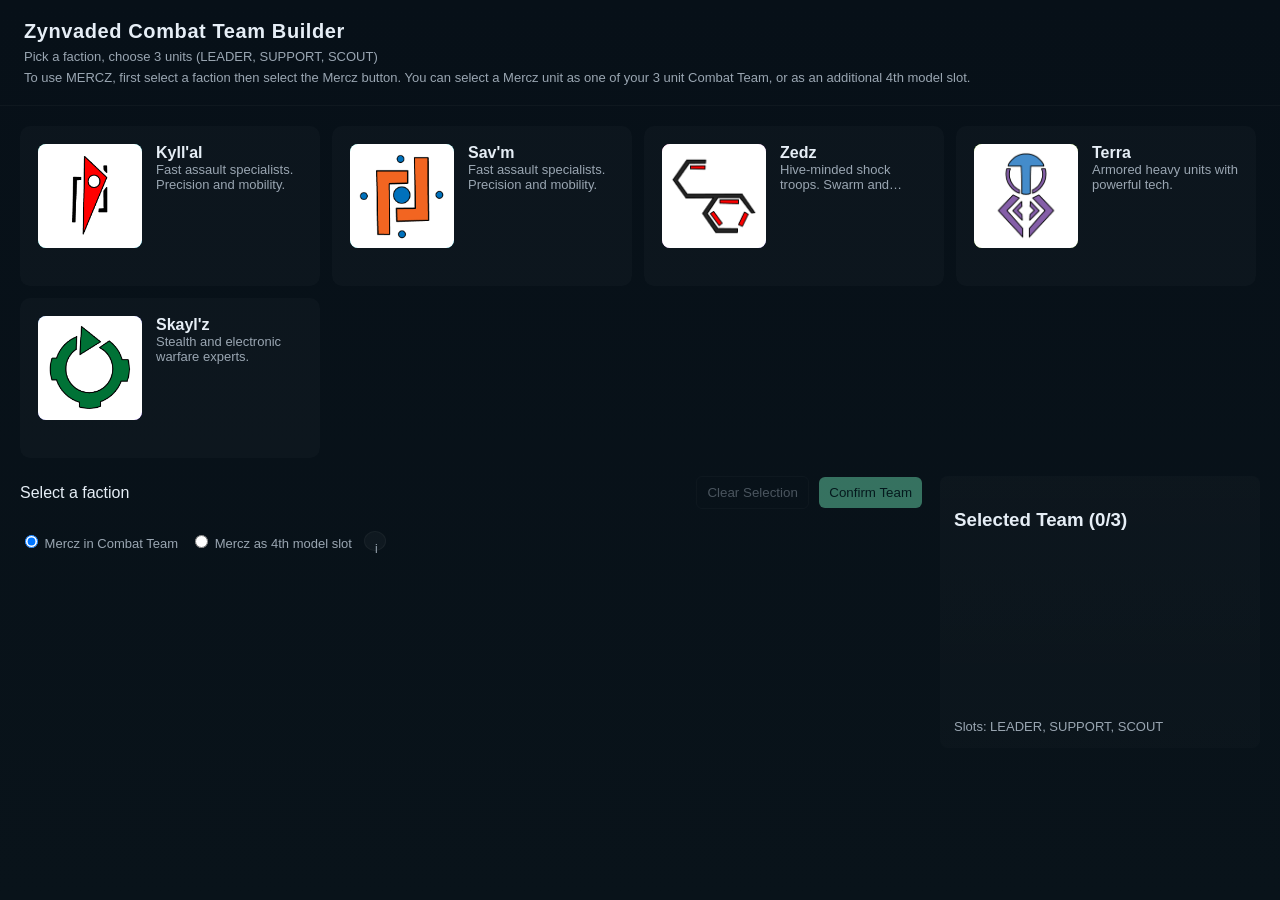
==== index.html @ 36c4f18d "Initial commit - CTB app" ====
<!doctype html>
<html lang="en">
<head>
  <meta charset="utf-8" />
  <meta name="viewport" content="width=device-width, initial-scale=1" />
  <title>Zynvaded Combat Team Builder</title>
  <link rel="stylesheet" href="styles.css">
</head>
<body>
  <header class="app-header">
    <h1>Zynvaded Combat Team Builder</h1>
    <div class="header-sub">Pick a faction, choose 3 units (LEADER, SUPPORT, SCOUT)</div>
    <div class="header-sub">To use MERCZ, first select a faction then select the Mercz button. You can select a Mercz unit as one of your 3 unit Combat Team, or as an additional 4th model slot.</div>
    </div>
  </header>

  <main class="container">
    <section class="factions" id="factionTiles" aria-label="Factions">
      <!-- faction tiles injected here -->
    </section>

    <section class="panel">
      <div class="panel-left">
        <div class="controls">
          <div class="current-faction" id="currentFactionLabel">Select a faction</div>
          <div class="actions">
            <button id="clearBtn" disabled title="Clear selections (Ctrl+Z)">Clear Selection</button>
            <button id="confirmBtn" disabled class="primary">Confirm Team</button>
          </div>
        </div>

        <!-- Mercz mode controls: shown when Mercz is active -->
        <div id="merczModeControls" class="mercz-controls" hidden>
          <label><input type="radio" name="merczMode" id="merczInline" value="inline" checked> Mercz in Combat Team</label>
          <label style="margin-left:12px"><input type="radio" name="merczMode" id="merczFourth" value="fourth"> Mercz as 4th model slot</label>
          <button id="merczInfoBtn" class="mercz-info-btn" aria-expanded="false" aria-controls="merczTooltip">i</button>
          <div id="merczTooltip" class="tooltip" role="status" hidden>
            <strong>Mercz Modes</strong>
            <p><strong>Mercz in Combat Team:</strong> Select LEADER, SUPPORT, and SCOUT (3 total). A Mercz unit may be selected as one of these units.</p>
            <p><strong>Mercz as 4th model slot:</strong> You may pick an additional Mercz unit as a 4th model, producing a 4-model Combat Team.</p>
          </div>
        </div>

        <div id="unitGrid" class="unit-grid" aria-live="polite">
          <!-- unit cards injected here -->
        </div>
      </div>

      <aside class="panel-right">
        <h3>Selected Team (0/3)</h3>
        <div id="selectedList" class="selected-list">
          <!-- selected cards here -->
        </div>
        <div class="composition-hint" id="compHint">
          Slots: LEADER, SUPPORT, SCOUT
        </div>
      </aside>
    </section>
  </main>

  <footer class="app-footer"></footer>

  <script src="app.js"></script>
</body>
</html>
---- styles.css ----
:root{
  --bg:#0b0f14;
  --card:#0f1720;
  --muted:#9aa6b2;
  --accent:#6ee7b7;
  --accent-2:#60a5fa;
  --danger:#ff6b6b;
}
*{box-sizing:border-box}
html,body{height:100%}
body{
  margin:0;
  font-family:Inter,Segoe UI,Roboto,Arial,sans-serif;
  background:linear-gradient(180deg,#071018 0%, #09131a 100%);
  color:#e6eef6;
  -webkit-font-smoothing:antialiased;
}
.app-header{padding:20px 24px;border-bottom:1px solid rgba(255,255,255,0.03);}
.app-header h1{margin:0;font-size:20px;letter-spacing:0.6px}
.header-sub{color:var(--muted);font-size:13px;margin-top:6px}
.container{padding:20px;display:flex;flex-direction:column;gap:18px}
.factions{display:flex;gap:12px;flex-wrap:wrap}
.faction-tile{width:300px;min-height:160px;background:rgba(255,255,255,0.02);border-radius:10px;padding:18px;display:flex;gap:14px;align-items:flex-start;cursor:pointer;transition:transform .15s ease,box-shadow .15s ease,border .12s ease}
.faction-tile:hover{transform:translateY(-4px);box-shadow:0 14px 36px rgba(2,6,23,0.6)}
.faction-icon{width:104px;height:104px;border-radius:8px;display:flex;align-items:center;justify-content:center;font-weight:700;flex:0 0 auto}
.faction-icon img{width:100%;height:100%;object-fit:contain;border-radius:8px}

/* Make faction image background white and reduce padding so art fits */
.faction-icon img{background:#fff;padding:6px}

/* Active/selected faction tile: thicker border */
.faction-tile.active{box-shadow:0 18px 44px rgba(96,165,250,0.18);transform:translateY(-8px);border:2px solid rgba(96,165,250,0.28)}
.faction-tile.active .faction-name{color:var(--accent-2)}
.faction-info{flex:1}
.faction-name{font-weight:800;font-size:16px}
.faction-desc{
  font-size:13px;color:var(--muted);
  display:block;
  /* clamp to 2 lines by default */
  overflow:hidden;display:-webkit-box;-webkit-box-orient:vertical;-webkit-line-clamp:2;line-clamp:2;
}
/* show more description when tile has .expanded */
.faction-tile.expanded .faction-desc{-webkit-line-clamp:6;line-clamp:6}
.faction-tile.expanded{background:rgba(255,255,255,0.025)}

.panel{display:flex;gap:18px}
.panel-left{flex:1}
.panel-right{width:320px;background:linear-gradient(180deg, rgba(255,255,255,0.02), rgba(255,255,255,0.01));padding:14px;border-radius:8px}
.controls{display:flex;justify-content:space-between;align-items:center;gap:12px;margin-bottom:12px}
.actions button{margin-left:6px}
button{background:transparent;border:1px solid rgba(255,255,255,0.06);color:var(--muted);padding:8px 10px;border-radius:6px;cursor:pointer}
button.primary{background:var(--accent);color:#022; border:none}
button:disabled{opacity:.45;cursor:not-allowed}

.unit-grid{display:flex;flex-direction:column;gap:18px}
.slot-row{display:flex;flex-direction:column;gap:8px}
.slot-header{font-weight:700;color:var(--accent-2);font-size:14px}
.slot-cards{display:flex;gap:12px;flex-wrap:wrap}
.slot-cards .unit-card{flex:0 0 220px}
.slot-empty{color:var(--muted);padding:8px}

.unit-card{position:relative;background:var(--card);border-radius:8px;padding:10px;display:flex;flex-direction:column;gap:8px;cursor:pointer;transition:transform .12s ease,box-shadow .12s ease;border:1px solid rgba(255,255,255,0.02)}
.unit-card:hover{transform:translateY(-6px);box-shadow:0 18px 40px rgba(2,6,23,0.6)}
.unit-art{height:110px;border-radius:6px;background:linear-gradient(135deg, rgba(90,90,110,0.14), rgba(20,30,40,0.14));display:flex;align-items:center;justify-content:center;color:var(--muted);font-weight:700}
.unit-art img{width:100%;height:100%;object-fit:contain;border-radius:6px}
.unit-card.mercz{
  /* Match faction-tile active style but use orange tint */
  box-shadow: 0 18px 44px rgba(255,165,0,0.12);
  transform: translateY(-6px);
  border: 2px solid rgba(255,165,0,0.28);
  border-radius:8px;
  background: linear-gradient(180deg, rgba(255,250,240,0.02), var(--card));
}
.unit-card.mercz .unit-name{
  color: #ffd9b3;
}

/* Zed-Mercz variant: give a purple/pink tint and distinct badge */
.unit-card.mercz-zed-mercz{
  box-shadow: 0 18px 44px rgba(167,139,250,0.12);
  border: 2px solid rgba(167,139,250,0.22);
  background: linear-gradient(180deg, rgba(162,135,255,0.02), var(--card));
}
.unit-card.mercz-zed-mercz .unit-name{ color: #e9d7ff; }
.mercz-badge{position:absolute;right:8px;top:8px;background:rgba(255,165,0,0.12);color:#ffb84d;padding:4px 6px;border-radius:999px;font-size:11px;font-weight:700;border:1px solid rgba(255,165,0,0.12)}
.unit-card.mercz-zed-mercz .mercz-badge{ background:rgba(167,139,250,0.12); color:#c9b3ff; border-color: rgba(167,139,250,0.12); }

/* Tooltip and info button for Mercz mode explanation */
.mercz-info-btn{display:inline-block;margin-left:12px;width:20px;height:20px;border-radius:50%;background:rgba(255,255,255,0.03);color:var(--muted);border:1px solid rgba(255,255,255,0.04);font-size:12px;line-height:18px;text-align:center;cursor:pointer}
.mercz-info-btn:focus{outline:2px solid rgba(255,165,0,0.18)}
.tooltip{position:relative;max-width:320px;background:rgba(8,10,12,0.96);color:#fff;padding:10px;border-radius:8px;border:1px solid rgba(255,255,255,0.04);font-size:13px;margin-top:8px}
.tooltip p{margin:6px 0;color:var(--muted);font-size:13px}
.tooltip strong{color:#fff}
.tooltip[hidden]{opacity:0;transform:scale(.96);visibility:hidden;pointer-events:none}
.tooltip:not([hidden]){opacity:1;transform:scale(1);visibility:visible;pointer-events:auto;transition:opacity .12s ease, transform .12s ease}

/* Position tooltip absolutely relative to the controls and add a small badge for mercz */
.mercz-controls{position:relative;display:inline-flex;align-items:center}
.tooltip{position:absolute;right:0;top:34px;max-width:360px;z-index:60;box-shadow:0 10px 30px rgba(2,6,23,0.6)}
.mercz-badge{position:absolute;right:8px;top:8px;background:rgba(255,165,0,0.12);color:#ffb84d;padding:4px 6px;border-radius:999px;font-size:11px;font-weight:700;border:1px solid rgba(255,165,0,0.12)}

/* Toast notifications */
.toast{position:fixed;left:50%;transform:translateX(-50%) translateY(0);bottom:28px;background:linear-gradient(180deg,#0f1720,#0b1220);color:#fff;padding:10px 14px;border-radius:8px;border:1px solid rgba(255,255,255,0.04);box-shadow:0 12px 30px rgba(2,6,23,0.6);z-index:999;opacity:0;pointer-events:none;transition:opacity .18s ease, transform .18s ease}
.toast.show{opacity:1;pointer-events:auto;transform:translateX(-50%) translateY(-6px)}
.unit-meta{display:flex;justify-content:space-between;align-items:center}
.unit-name{font-weight:700}
.slot-pill{font-size:12px;padding:4px 6px;border-radius:999px;background:rgba(255,255,255,0.03);color:var(--muted)}
.unit-card.selected{outline:3px solid rgba(110,231,183,0.12);box-shadow:0 8px 30px rgba(110,231,183,0.06)}

.selected-list{display:flex;flex-direction:column;gap:8px;margin-top:8px;min-height:160px}
.selected-item{display:flex;gap:8px;align-items:center;padding:8px;border-radius:6px;background:rgba(255,255,255,0.02)}
.sel-art{width:52px;height:52px;border-radius:6px;background:linear-gradient(135deg,#0b1220,#123);display:flex;align-items:center;justify-content:center;color:var(--muted)}
.sel-art img{width:100%;height:100%;object-fit:cover;border-radius:6px}
.sel-meta{flex:1}
.small-muted{font-size:12px;color:var(--muted)}

.composition-hint{margin-top:10px;font-size:13px;color:var(--muted)}

.mercz-controls{margin-top:10px;color:var(--muted);font-size:13px}
.mercz-controls label{cursor:pointer}

@media (max-width:900px){
  .panel{flex-direction:column}
  .panel-right{width:100%}
}

/* Faction icon colors */
.faction-zn{background:linear-gradient(135deg,#2dd4bf,#06b6d4);color:#042f33}
.faction-zd{background:linear-gradient(135deg,#f472b6,#a78bfa);color:#2b022b}
.faction-tr{background:linear-gradient(135deg,#a3e635,#4d7c0f);color:#071500}
.faction-sk{background:linear-gradient(135deg,#60a5fa,#7c3aed);color:#031032}
.faction-mc{background:linear-gradient(135deg,#f97316,#ef4444);color:#2b0800}

.footer{padding:12px}
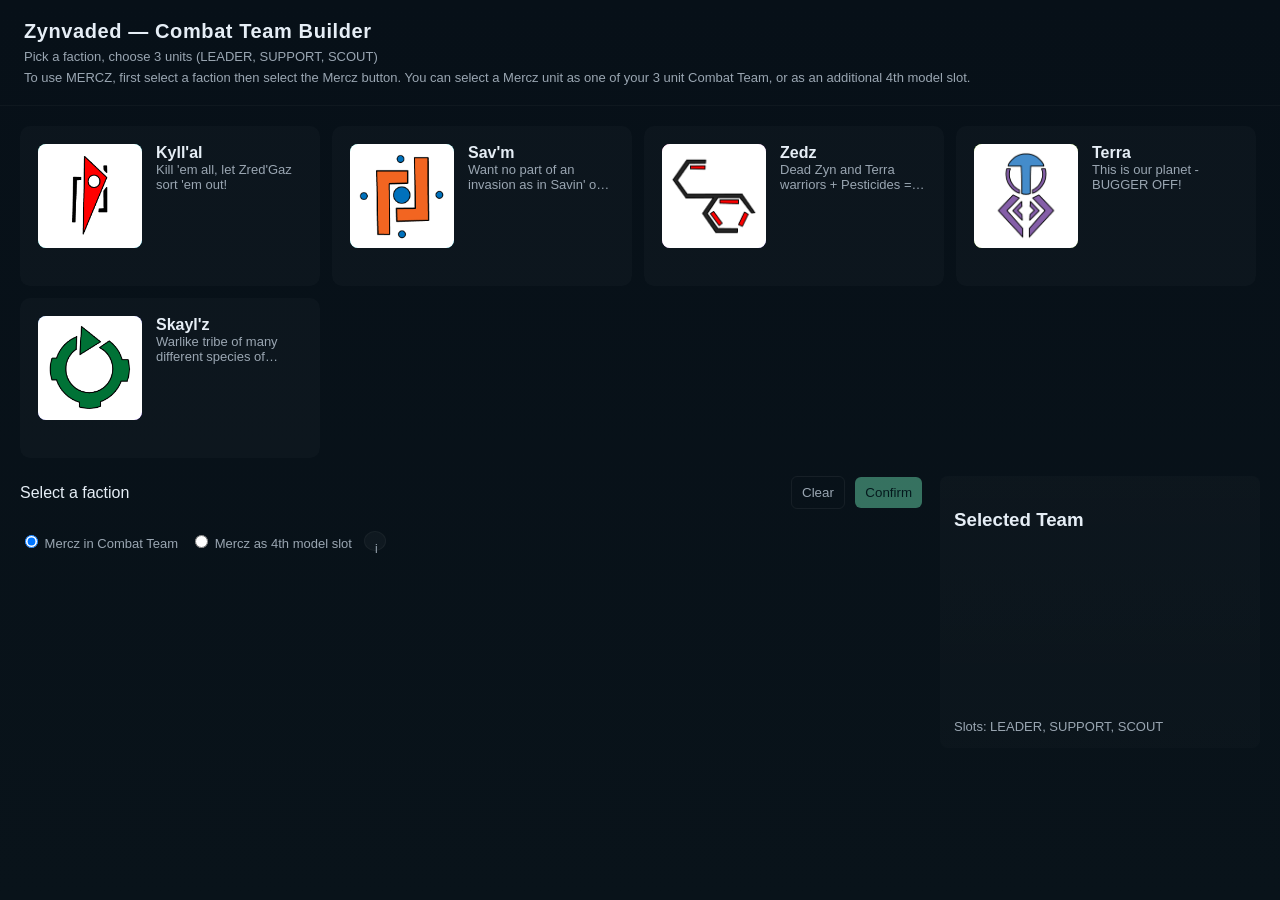
==== commit 293f18ba: "Describe the changes you made locally" ====
--- a/index.html
+++ b/index.html
@@ -1,65 +1,67 @@
 <!doctype html>
 <html lang="en">
-<head>
-  <meta charset="utf-8" />
-  <meta name="viewport" content="width=device-width, initial-scale=1" />
-  <title>Zynvaded Combat Team Builder</title>
-  <link rel="stylesheet" href="styles.css">
-</head>
-<body>
-  <header class="app-header">
-    <h1>Zynvaded Combat Team Builder</h1>
-    <div class="header-sub">Pick a faction, choose 3 units (LEADER, SUPPORT, SCOUT)</div>
-    <div class="header-sub">To use MERCZ, first select a faction then select the Mercz button. You can select a Mercz unit as one of your 3 unit Combat Team, or as an additional 4th model slot.</div>
-    </div>
-  </header>
+	<head>
+		<meta charset="utf-8" />
+		<meta name="viewport" content="width=device-width,initial-scale=1" />
+		<title>Zynvaded Combat Team Builder</title>
+		<link rel="stylesheet" href="styles.css">
+	</head>
+	<body>
+		<header class="app-header">
+			<h1>Zynvaded — Combat Team Builder</h1>
+			<div class="header-sub">Pick a faction, choose 3 units (LEADER, SUPPORT, SCOUT)</div>
+			<div class="header-sub">To use MERCZ, first select a faction then select the Mercz button. You can select a Mercz unit as one of your 3 unit Combat Team, or as an additional 4th model slot.</div>
+		</header>
 
-  <main class="container">
-    <section class="factions" id="factionTiles" aria-label="Factions">
-      <!-- faction tiles injected here -->
-    </section>
+		<main class="container">
+			<section>
+				<div class="factions" id="factionTiles" aria-label="Factions">
+					<!-- faction tiles injected here -->
+				</div>
+			</section>
 
-    <section class="panel">
-      <div class="panel-left">
-        <div class="controls">
-          <div class="current-faction" id="currentFactionLabel">Select a faction</div>
-          <div class="actions">
-            <button id="clearBtn" disabled title="Clear selections (Ctrl+Z)">Clear Selection</button>
-            <button id="confirmBtn" disabled class="primary">Confirm Team</button>
-          </div>
-        </div>
+			<section class="panel">
+				<div class="panel-left">
+					<div class="controls">
+						<div class="current-faction" id="currentFactionLabel">Select a faction</div>
+						<div class="actions">
+							<button id="clearBtn">Clear</button>
+							<button id="confirmBtn" class="primary" disabled>Confirm</button>
+						</div>
+					</div>
 
-        <!-- Mercz mode controls: shown when Mercz is active -->
-        <div id="merczModeControls" class="mercz-controls" hidden>
-          <label><input type="radio" name="merczMode" id="merczInline" value="inline" checked> Mercz in Combat Team</label>
-          <label style="margin-left:12px"><input type="radio" name="merczMode" id="merczFourth" value="fourth"> Mercz as 4th model slot</label>
-          <button id="merczInfoBtn" class="mercz-info-btn" aria-expanded="false" aria-controls="merczTooltip">i</button>
-          <div id="merczTooltip" class="tooltip" role="status" hidden>
-            <strong>Mercz Modes</strong>
-            <p><strong>Mercz in Combat Team:</strong> Select LEADER, SUPPORT, and SCOUT (3 total). A Mercz unit may be selected as one of these units.</p>
-            <p><strong>Mercz as 4th model slot:</strong> You may pick an additional Mercz unit as a 4th model, producing a 4-model Combat Team.</p>
-          </div>
-        </div>
+					<div id="merczModeControls" class="mercz-controls" hidden>
+						<label><input type="radio" name="merczMode" id="merczInline" value="inline" checked> Mercz in Combat Team</label>
+						<label style="margin-left:12px"><input type="radio" name="merczMode" id="merczFourth" value="fourth"> Mercz as 4th model slot</label>
+						<button id="merczInfoBtn" class="mercz-info-btn" aria-expanded="false" aria-controls="merczTooltip">i</button>
+						<div id="merczTooltip" class="tooltip" role="status" hidden>
+							<strong>Mercz Modes</strong>
+							<p><strong>Mercz in Combat Team:</strong> Select LEADER, SUPPORT, and SCOUT (3 total). A Mercz unit may be selected as one of these units.</p>
+							<p><strong>Mercz as 4th model slot:</strong> You may pick an additional Mercz unit as a 4th model, producing a 4-model Combat Team.</p>
+						</div>
+					</div>
 
-        <div id="unitGrid" class="unit-grid" aria-live="polite">
-          <!-- unit cards injected here -->
-        </div>
-      </div>
+					<!-- Attachment picker: add attachments (up to 3). Options populated by JS 
+					<div id="attachmentsControls" class="attachments-controls">
+						<label for="attachmentSelect" class="small-muted">Attachments</label>
+						<div style="display:flex;gap:8px;align-items:center;margin-top:6px">
+							<select id="attachmentSelect"><option value="">-- Add attachment --</option></select>
+							<button id="addAttachmentBtn">Add</button>
+						</div>
+						<div class="small-muted">Up to 3 attachments. No duplicates.</div>
+					</div> -->
 
-      <aside class="panel-right">
-        <h3>Selected Team (0/3)</h3>
-        <div id="selectedList" class="selected-list">
-          <!-- selected cards here -->
-        </div>
-        <div class="composition-hint" id="compHint">
-          Slots: LEADER, SUPPORT, SCOUT
-        </div>
-      </aside>
-    </section>
-  </main>
+					<div id="unitGrid" class="unit-grid"></div>
+				</div>
 
-  <footer class="app-footer"></footer>
+				<aside class="panel-right">
+					<h3>Selected Team</h3>
+					<div id="selectedList" class="selected-list"></div>
+					<div class="composition-hint" id="compHint">Slots: LEADER, SUPPORT, SCOUT</div>
+				</aside>
+			</section>
+		</main>
 
-  <script src="app.js"></script>
-</body>
+		<script src="app.js"></script>
+	</body>
 </html>
--- a/styles.css
+++ b/styles.css
@@ -31,6 +31,33 @@
 /* Active/selected faction tile: thicker border */
 .faction-tile.active{box-shadow:0 18px 44px rgba(96,165,250,0.18);transform:translateY(-8px);border:2px solid rgba(96,165,250,0.28)}
 .faction-tile.active .faction-name{color:var(--accent-2)}
+
+/* Per-faction active border color overrides (use dataset id selectors so no JS changes required) */
+.faction-tile.active[data-id="kyllal"]{
+  border:2px solid rgba(255,255,255,0.92);
+  box-shadow:0 18px 44px rgba(255,255,255,0.14);
+}
+.faction-tile.active[data-id="savm"]{
+  border:2px solid rgba(110,231,183,0.92); /* green */
+  box-shadow:0 18px 44px rgba(110,231,183,0.14);
+}
+.faction-tile.active[data-id="terra"]{
+  border:2px solid rgba(96,165,250,0.92); /* blue */
+  box-shadow:0 18px 44px rgba(96,165,250,0.14);
+}
+.faction-tile.active[data-id="zedz"]{
+  border:2px solid rgba(200,200,200,0.86); /* grey */
+  box-shadow:0 18px 44px rgba(200,200,200,0.10);
+}
+.faction-tile.active[data-id="skaylz"]{
+  border:2px solid rgba(255, 0, 0, 0.86); /* red */
+  box-shadow:0 18px 44px rgba(139, 4, 4, 0.1);
+}
+.faction-tile.active[data-id="mercz"]{
+  border:2px solid rgba(255,165,0,0.92); /* orange */
+  box-shadow:0 18px 44px rgba(255,165,0,0.14);
+}
+
 .faction-info{flex:1}
 .faction-name{font-weight:800;font-size:16px}
 .faction-desc{
@@ -71,6 +98,15 @@
   border-radius:8px;
   background: linear-gradient(180deg, rgba(255,250,240,0.02), var(--card));
 }
+/* Attachment cards and badge */
+.faction-at{background:linear-gradient(135deg,#94a3b8,#64748b);color:#061021}
+.unit-card.attachment{
+  box-shadow: 0 18px 44px rgba(100,100,110,0.06);
+  transform: translateY(-6px);
+  border: 2px solid rgba(148,163,184,0.12);
+  background: linear-gradient(180deg, rgba(148,163,184,0.02), var(--card));
+}
+.attachment-badge{position:absolute;right:8px;top:8px;background:rgba(148,163,184,0.12);color:#cbd5e1;padding:4px 6px;border-radius:6px;font-size:11px;font-weight:700;border:1px solid rgba(148,163,184,0.06)}
 .unit-card.mercz .unit-name{
   color: #ffd9b3;
 }
@@ -105,7 +141,56 @@
 .unit-meta{display:flex;justify-content:space-between;align-items:center}
 .unit-name{font-weight:700}
 .slot-pill{font-size:12px;padding:4px 6px;border-radius:999px;background:rgba(255,255,255,0.03);color:var(--muted)}
-.unit-card.selected{outline:3px solid rgba(110,231,183,0.12);box-shadow:0 8px 30px rgba(110,231,183,0.06)}
+.unit-card.selected{
+  /* stronger visible border for active (selected) cards */
+  outline: none;
+  border: 2px solid rgba(110,231,183,0.92);
+  box-shadow: 0 18px 44px rgba(110,231,183,0.22);
+  transform: translateY(-6px);
+  transition: box-shadow .12s ease, border-color .12s ease, transform .12s ease;
+}
+
+/* Selected styles for Mercz variants (override their tint when active) */
+.unit-card.selected.mercz{
+  border: 2px solid rgba(255,165,0,0.92);
+  box-shadow: 0 18px 44px rgba(255,165,0,0.22);
+  transform: translateY(-6px);
+}
+.unit-card.selected.mercz-zed-mercz{
+  border: 2px solid rgba(167,139,250,0.92);
+  box-shadow: 0 18px 44px rgba(167,139,250,0.22);
+  transform: translateY(-6px);
+}
+
+/* Always make selected Kyllal unit cards use the Kyllal white border regardless of active faction */
+.unit-card[data-id^="kyllal"].selected{
+  border:2px solid rgba(255,255,255,0.92) !important;
+  box-shadow:0 18px 44px rgba(255,255,255,0.14) !important;
+}
+
+/* Always make selected Savm unit cards use the Savm green border regardless of active faction */
+.unit-card[data-id^="savm"].selected{
+  border:2px solid rgba(110,231,183,0.92) !important;
+  box-shadow:0 18px 44px rgba(110,231,183,0.14) !important;
+}
+
+/* Always make selected Zedz unit cards use the Zedz grey border regardless of active faction */
+.unit-card[data-id^="zedz"].selected{
+  border:2px solid rgba(200,200,200,0.86) !important;
+  box-shadow:0 18px 44px rgba(200,200,200,0.10) !important;
+}
+
+/* Always make selected Skaylz unit cards use the Skaylz red border regardless of active faction */
+.unit-card[data-id^="skaylz"].selected{
+  border:2px solid rgba(255, 0, 0, 0.86) !important;
+  box-shadow:0 18px 44px rgba(255, 0, 0, 0.10) !important;
+}
+
+/* Always make selected Terra unit cards use the Terra blue border regardless of active faction */
+.unit-card[data-id^="terra"].selected{
+  border:2px solid rgba(96,165,250,0.92) !important;
+  box-shadow:0 18px 44px rgba(96,165,250,0.14) !important;
+}
 
 .selected-list{display:flex;flex-direction:column;gap:8px;margin-top:8px;min-height:160px}
 .selected-item{display:flex;gap:8px;align-items:center;padding:8px;border-radius:6px;background:rgba(255,255,255,0.02)}
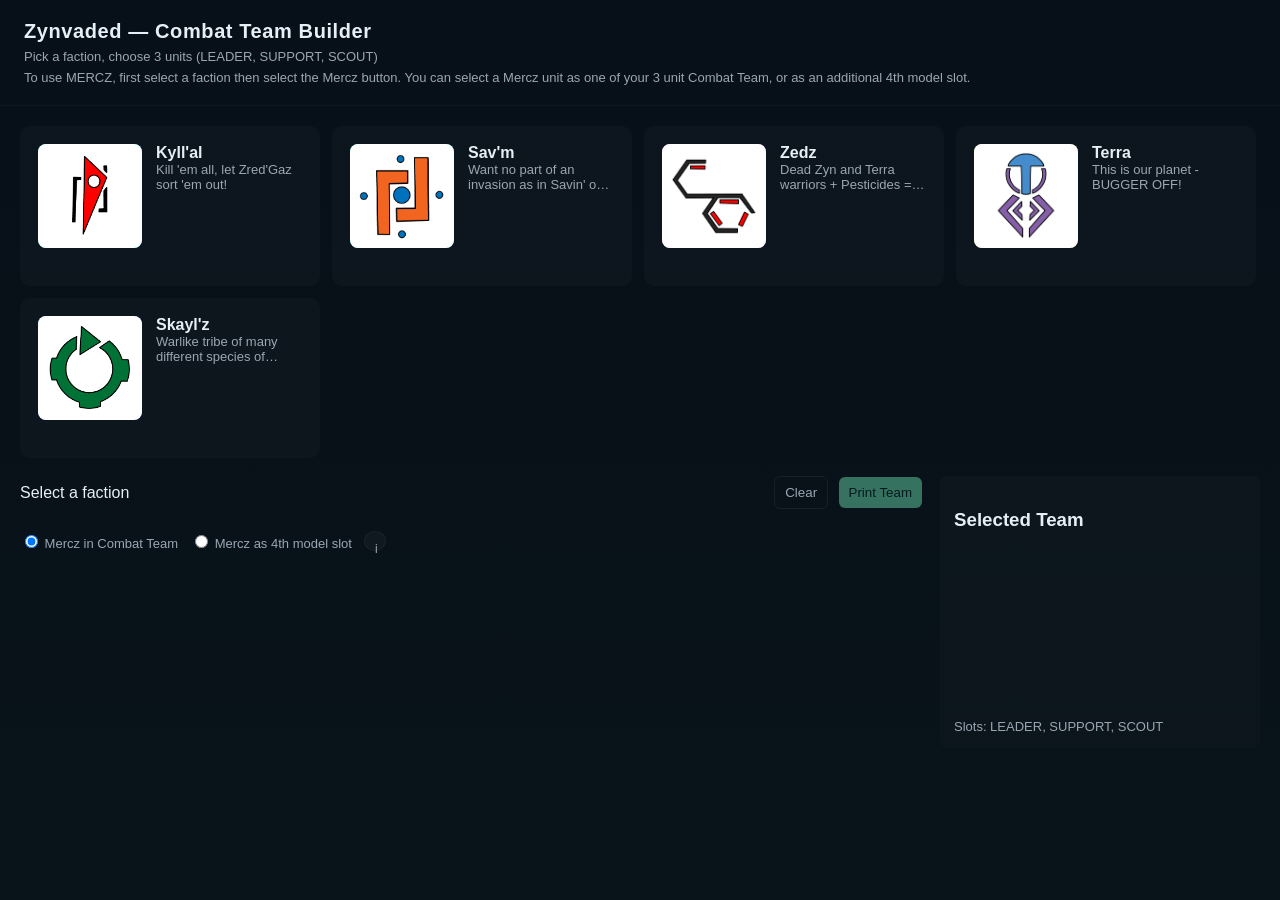
==== commit f260c735: "Added BUilding PDF box" ====
--- a/index.html
+++ b/index.html
@@ -26,7 +26,7 @@
 						<div class="current-faction" id="currentFactionLabel">Select a faction</div>
 						<div class="actions">
 							<button id="clearBtn">Clear</button>
-							<button id="confirmBtn" class="primary" disabled>Confirm</button>
+							<button id="confirmBtn" class="primary" disabled>Print Team</button>
 						</div>
 					</div>
 
--- a/styles.css
+++ b/styles.css
@@ -56,6 +56,12 @@
 .faction-tile.active[data-id="mercz"]{
   border:2px solid rgba(255,165,0,0.92); /* orange */
   box-shadow:0 18px 44px rgba(255,165,0,0.14);
+}
+
+/* Attachments faction active override: bigger yellow border and subtle glow */
+.faction-tile.active[data-id="attachments"]{
+  border:3px solid rgba(250,204,21,0.95); /* amber/yellow */
+  box-shadow:0 18px 44px rgba(250,204,21,0.12);
 }
 
 .faction-info{flex:1}
@@ -217,3 +223,20 @@
 .faction-mc{background:linear-gradient(135deg,#f97316,#ef4444);color:#2b0800}
 
 .footer{padding:12px}
+
+/* PDF progress overlay styles (moved from inline JS) */
+#pdfProgress{
+  position:fixed;
+  left:0;top:0;width:100%;height:100%;
+  background:rgba(0,0,0,0.65);
+  display:flex;align-items:center;justify-content:center;z-index:999999;
+}
+.pdf-progress-box{
+  width:420px;max-width:90%;padding:18px;border-radius:8px;
+  background:linear-gradient(180deg,#ffffff,#f1f5f9); /* lighter box */
+  box-shadow:0 8px 20px rgba(2,6,23,0.12);text-align:center;color:#0b1220;font-family:Inter,Segoe UI,Arial,sans-serif
+}
+.pdf-progress-title{font-weight:800;margin-bottom:12px;color:#071018}
+.pdf-progress-bar{width:100%;height:14px;background:#e6eef6;border-radius:8px;overflow:hidden;margin-bottom:10px}
+.pdf-progress-fill{height:100%;width:0%;background:linear-gradient(90deg,#2563eb,#0ea5e9);transition:width 280ms linear}
+.pdf-progress-pct{font-size:13px;color:#071018}
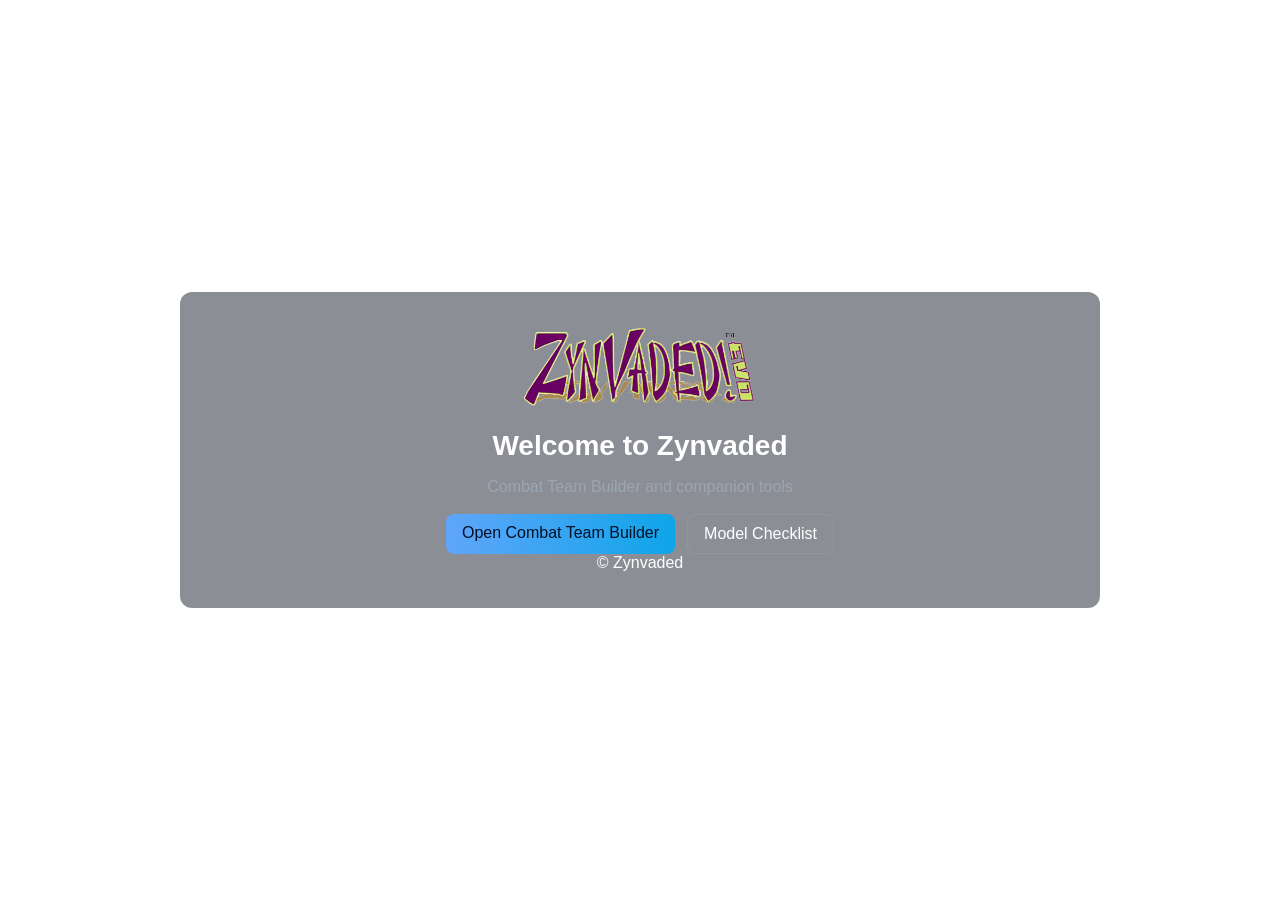
==== commit e00c41d1: "Added Checklist and splash page" ====
--- a/index.html
+++ b/index.html
@@ -3,65 +3,26 @@
 	<head>
 		<meta charset="utf-8" />
 		<meta name="viewport" content="width=device-width,initial-scale=1" />
-		<title>Zynvaded Combat Team Builder</title>
+		<title>Zynvaded — Welcome</title>
 		<link rel="stylesheet" href="styles.css">
 	</head>
-	<body>
-		<header class="app-header">
-			<h1>Zynvaded — Combat Team Builder</h1>
-			<div class="header-sub">Pick a faction, choose 3 units (LEADER, SUPPORT, SCOUT)</div>
-			<div class="header-sub">To use MERCZ, first select a faction then select the Mercz button. You can select a Mercz unit as one of your 3 unit Combat Team, or as an additional 4th model slot.</div>
-		</header>
+	<body class="startup-page">
+		<div class="startup-overlay">
+					<header class="startup-header">
+						<img src="resources/backgrounds/LogoNameOnly.png" alt="Zynvaded" class="startup-logo">
+					</header>
 
-		<main class="container">
-			<section>
-				<div class="factions" id="factionTiles" aria-label="Factions">
-					<!-- faction tiles injected here -->
+			<main class="startup-main">
+				<h2 class="startup-title">Welcome to Zynvaded</h2>
+				<p class="startup-sub">Combat Team Builder and companion tools</p>
+
+				<div class="startup-actions">
+					<a class="btn primary" href="builder.html">Open Combat Team Builder</a>
+					<a class="btn" href="checklist.html">Model Checklist</a>
 				</div>
-			</section>
+			</main>
 
-			<section class="panel">
-				<div class="panel-left">
-					<div class="controls">
-						<div class="current-faction" id="currentFactionLabel">Select a faction</div>
-						<div class="actions">
-							<button id="clearBtn">Clear</button>
-							<button id="confirmBtn" class="primary" disabled>Print Team</button>
-						</div>
-					</div>
-
-					<div id="merczModeControls" class="mercz-controls" hidden>
-						<label><input type="radio" name="merczMode" id="merczInline" value="inline" checked> Mercz in Combat Team</label>
-						<label style="margin-left:12px"><input type="radio" name="merczMode" id="merczFourth" value="fourth"> Mercz as 4th model slot</label>
-						<button id="merczInfoBtn" class="mercz-info-btn" aria-expanded="false" aria-controls="merczTooltip">i</button>
-						<div id="merczTooltip" class="tooltip" role="status" hidden>
-							<strong>Mercz Modes</strong>
-							<p><strong>Mercz in Combat Team:</strong> Select LEADER, SUPPORT, and SCOUT (3 total). A Mercz unit may be selected as one of these units.</p>
-							<p><strong>Mercz as 4th model slot:</strong> You may pick an additional Mercz unit as a 4th model, producing a 4-model Combat Team.</p>
-						</div>
-					</div>
-
-					<!-- Attachment picker: add attachments (up to 3). Options populated by JS 
-					<div id="attachmentsControls" class="attachments-controls">
-						<label for="attachmentSelect" class="small-muted">Attachments</label>
-						<div style="display:flex;gap:8px;align-items:center;margin-top:6px">
-							<select id="attachmentSelect"><option value="">-- Add attachment --</option></select>
-							<button id="addAttachmentBtn">Add</button>
-						</div>
-						<div class="small-muted">Up to 3 attachments. No duplicates.</div>
-					</div> -->
-
-					<div id="unitGrid" class="unit-grid"></div>
-				</div>
-
-				<aside class="panel-right">
-					<h3>Selected Team</h3>
-					<div id="selectedList" class="selected-list"></div>
-					<div class="composition-hint" id="compHint">Slots: LEADER, SUPPORT, SCOUT</div>
-				</aside>
-			</section>
-		</main>
-
-		<script src="app.js"></script>
+			<footer class="startup-foot">© Zynvaded</footer>
+		</div>
 	</body>
 </html>
--- a/styles.css
+++ b/styles.css
@@ -60,8 +60,8 @@
 
 /* Attachments faction active override: bigger yellow border and subtle glow */
 .faction-tile.active[data-id="attachments"]{
-  border:3px solid rgba(250,204,21,0.95); /* amber/yellow */
-  box-shadow:0 18px 44px rgba(250,204,21,0.12);
+  border:2px solid #facc15; /* amber/yellow tuned to match accents */
+  box-shadow:0 18px 44px rgba(250,204,21,0.18);
 }
 
 .faction-info{flex:1}
@@ -198,6 +198,14 @@
   box-shadow:0 18px 44px rgba(96,165,250,0.14) !important;
 }
 
+/* Selected styles for Attachments: match the Attachments faction active yellow */
+.unit-card.attachment.selected,
+.unit-card.selected.attachment{
+  border: 2px solid #facc15 !important;
+  box-shadow: 0 18px 44px rgba(250,204,21,0.18) !important;
+  transform: translateY(-6px);
+}
+
 .selected-list{display:flex;flex-direction:column;gap:8px;margin-top:8px;min-height:160px}
 .selected-item{display:flex;gap:8px;align-items:center;padding:8px;border-radius:6px;background:rgba(255,255,255,0.02)}
 .sel-art{width:52px;height:52px;border-radius:6px;background:linear-gradient(135deg,#0b1220,#123);display:flex;align-items:center;justify-content:center;color:var(--muted)}
@@ -224,6 +232,19 @@
 
 .footer{padding:12px}
 
+/* Startup splash styles */
+.startup-page{min-height:100vh;background-image:url('resources/backgrounds/startupbackground.jpg');background-size:cover;background-position:center;display:flex;align-items:center;justify-content:center}
+.startup-overlay{backdrop-filter:blur(4px);background:rgba(2,6,23,0.45);padding:36px;border-radius:12px;max-width:920px;width:92%;color:#fff;text-align:center}
+.startup-logo{max-width:320px;width:60%;height:auto;margin-bottom:12px}
+.startup-title{font-size:28px;margin:6px 0}
+.startup-sub{color:var(--muted);margin-bottom:18px}
+.startup-actions{display:flex;gap:12px;justify-content:center}
+.btn{display:inline-block;padding:10px 16px;border-radius:8px;border:1px solid rgba(255,255,255,0.08);background:transparent;color:#fff;text-decoration:none}
+.btn.primary{background:linear-gradient(90deg,var(--accent-2),#0ea5e9);color:#021025;border:none}
+.coming-soon{min-height:100vh;display:flex;align-items:center;justify-content:center;background:linear-gradient(180deg,#071018,#09131a)}
+.coming-box{background:linear-gradient(180deg,#0f1720,#071018);padding:28px;border-radius:10px;color:#fff;text-align:center}
+.coming-logo{max-width:240px;margin-bottom:10px}
+
 /* PDF progress overlay styles (moved from inline JS) */
 #pdfProgress{
   position:fixed;
@@ -240,3 +261,58 @@
 .pdf-progress-bar{width:100%;height:14px;background:#e6eef6;border-radius:8px;overflow:hidden;margin-bottom:10px}
 .pdf-progress-fill{height:100%;width:0%;background:linear-gradient(90deg,#2563eb,#0ea5e9);transition:width 280ms linear}
 .pdf-progress-pct{font-size:13px;color:#071018}
+
+/* Checklist styles */
+.nav-link{color:var(--accent-2);text-decoration:none}
+.nav-link:hover{text-decoration:underline}
+
+.checklist-controls{margin-bottom:20px}
+.checklist-controls .controls{display:flex;justify-content:space-between;align-items:center;padding:12px 0}
+.progress-info{font-weight:700;color:var(--accent-2)}
+
+.checklist-grid{display:flex;flex-direction:column;gap:24px}
+
+.faction-section{background:rgba(255,255,255,0.01);border-radius:12px;padding:18px;border:1px solid rgba(255,255,255,0.03)}
+
+.faction-header{display:flex;gap:14px;align-items:center;margin-bottom:16px;padding-bottom:12px;border-bottom:1px solid rgba(255,255,255,0.05)}
+
+.units-grid{display:grid;grid-template-columns:repeat(auto-fill,minmax(110px,1fr));gap:8px}
+
+.model-card{position:relative;background:var(--card);border-radius:6px;padding:8px;cursor:pointer;transition:transform .12s ease,box-shadow .12s ease,border .12s ease;border:1px solid rgba(255,255,255,0.02)}
+
+.slot-header{margin:20px 0 10px 0;padding:8px 12px;background:linear-gradient(135deg,rgba(110,231,183,0.1),rgba(110,231,183,0.05));border-left:3px solid var(--accent);border-radius:0 6px 6px 0}
+
+.slot-header h4{margin:0;color:var(--text);font-size:14px;font-weight:600;text-transform:uppercase;letter-spacing:0.5px}
+
+.model-card:hover{transform:translateY(-2px);box-shadow:0 8px 20px rgba(2,6,23,0.4)}
+
+.model-card.checked{border:2px solid var(--accent);box-shadow:0 8px 20px rgba(110,231,183,0.15);transform:translateY(-2px)}
+
+.model-checkbox{position:absolute;top:6px;right:6px;z-index:2}
+
+.model-checkbox input[type="checkbox"]{opacity:0;position:absolute;width:16px;height:16px;cursor:pointer}
+
+.checkbox-label{display:block;width:16px;height:16px;border:2px solid rgba(255,255,255,0.2);border-radius:3px;background:transparent;cursor:pointer;position:relative;transition:all .12s ease}
+
+.model-checkbox input[type="checkbox"]:checked + .checkbox-label{background:var(--accent);border-color:var(--accent)}
+
+.model-checkbox input[type="checkbox"]:checked + .checkbox-label::after{content:'✓';position:absolute;top:50%;left:50%;transform:translate(-50%,-50%);color:#022;font-weight:bold;font-size:10px}
+
+.model-art{height:55px;border-radius:4px;background:linear-gradient(135deg,rgba(90,90,110,0.14),rgba(20,30,40,0.14));display:flex;align-items:center;justify-content:center;color:var(--muted);font-weight:700;margin-bottom:6px}
+
+.model-art img{width:100%;height:100%;object-fit:contain;border-radius:4px}
+
+.model-info{text-align:center}
+
+.model-name{font-weight:700;margin-bottom:3px;font-size:12px;line-height:1.2}
+
+.model-slot{font-size:10px;color:var(--muted);padding:2px 4px;border-radius:999px;background:rgba(255,255,255,0.03);display:inline-block}
+
+/* Responsive adjustments */
+@media (max-width:768px){
+  .units-grid{grid-template-columns:repeat(auto-fill,minmax(90px,1fr));gap:6px}
+  .model-card{padding:6px}
+  .model-art{height:45px}
+  .model-name{font-size:11px}
+  .model-slot{font-size:9px}
+}
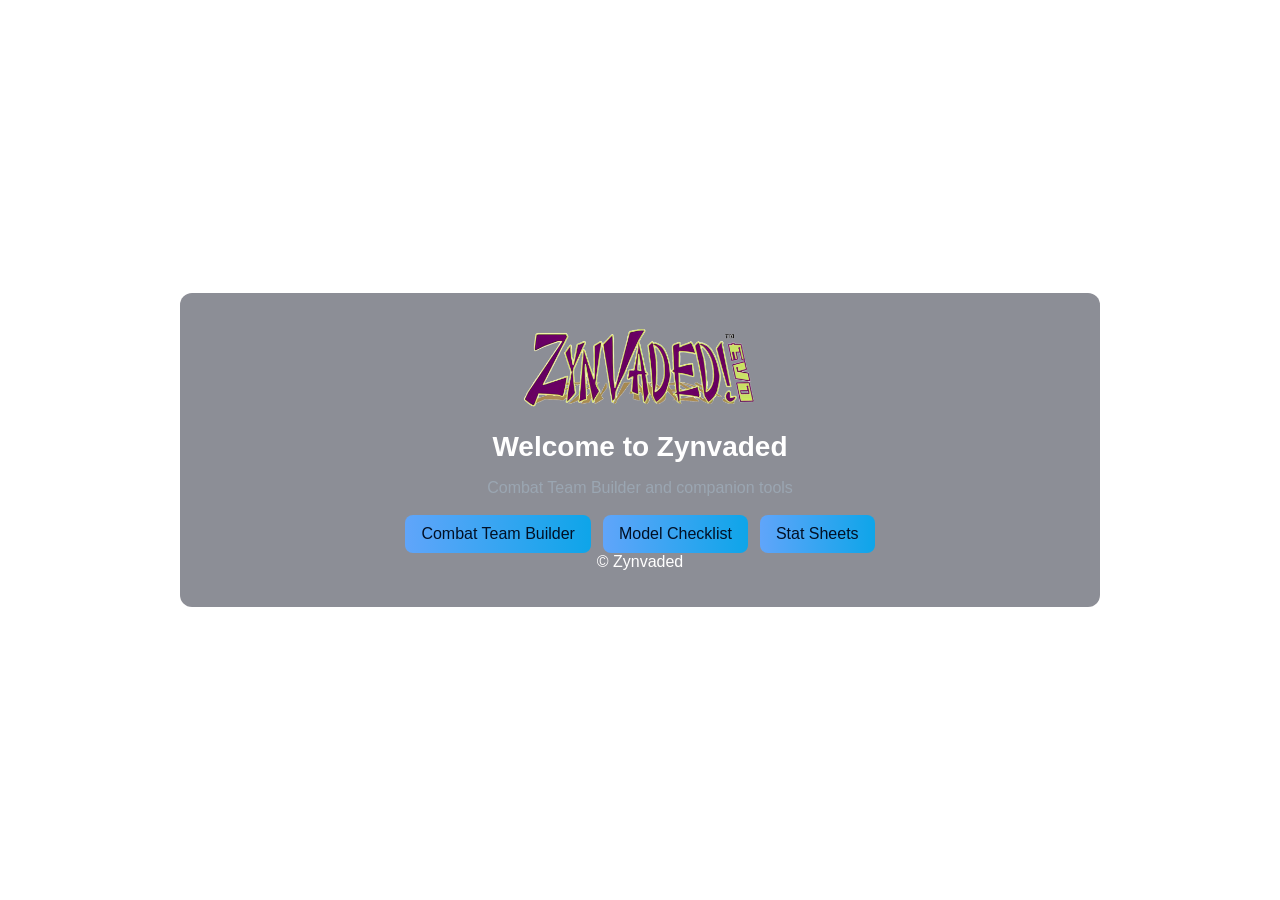
==== commit 36758357: "Added Stat Sheets Page" ====
--- a/index.html
+++ b/index.html
@@ -17,8 +17,9 @@
 				<p class="startup-sub">Combat Team Builder and companion tools</p>
 
 				<div class="startup-actions">
-					<a class="btn primary" href="builder.html">Open Combat Team Builder</a>
-					<a class="btn" href="checklist.html">Model Checklist</a>
+					<a class="btn primary" href="builder.html">Combat Team Builder</a>
+					<a class="btn primary" href="checklist.html">Model Checklist</a>
+					<a class="btn primary" href="statsheet.html">Stat Sheets</a>
 				</div>
 			</main>
 
